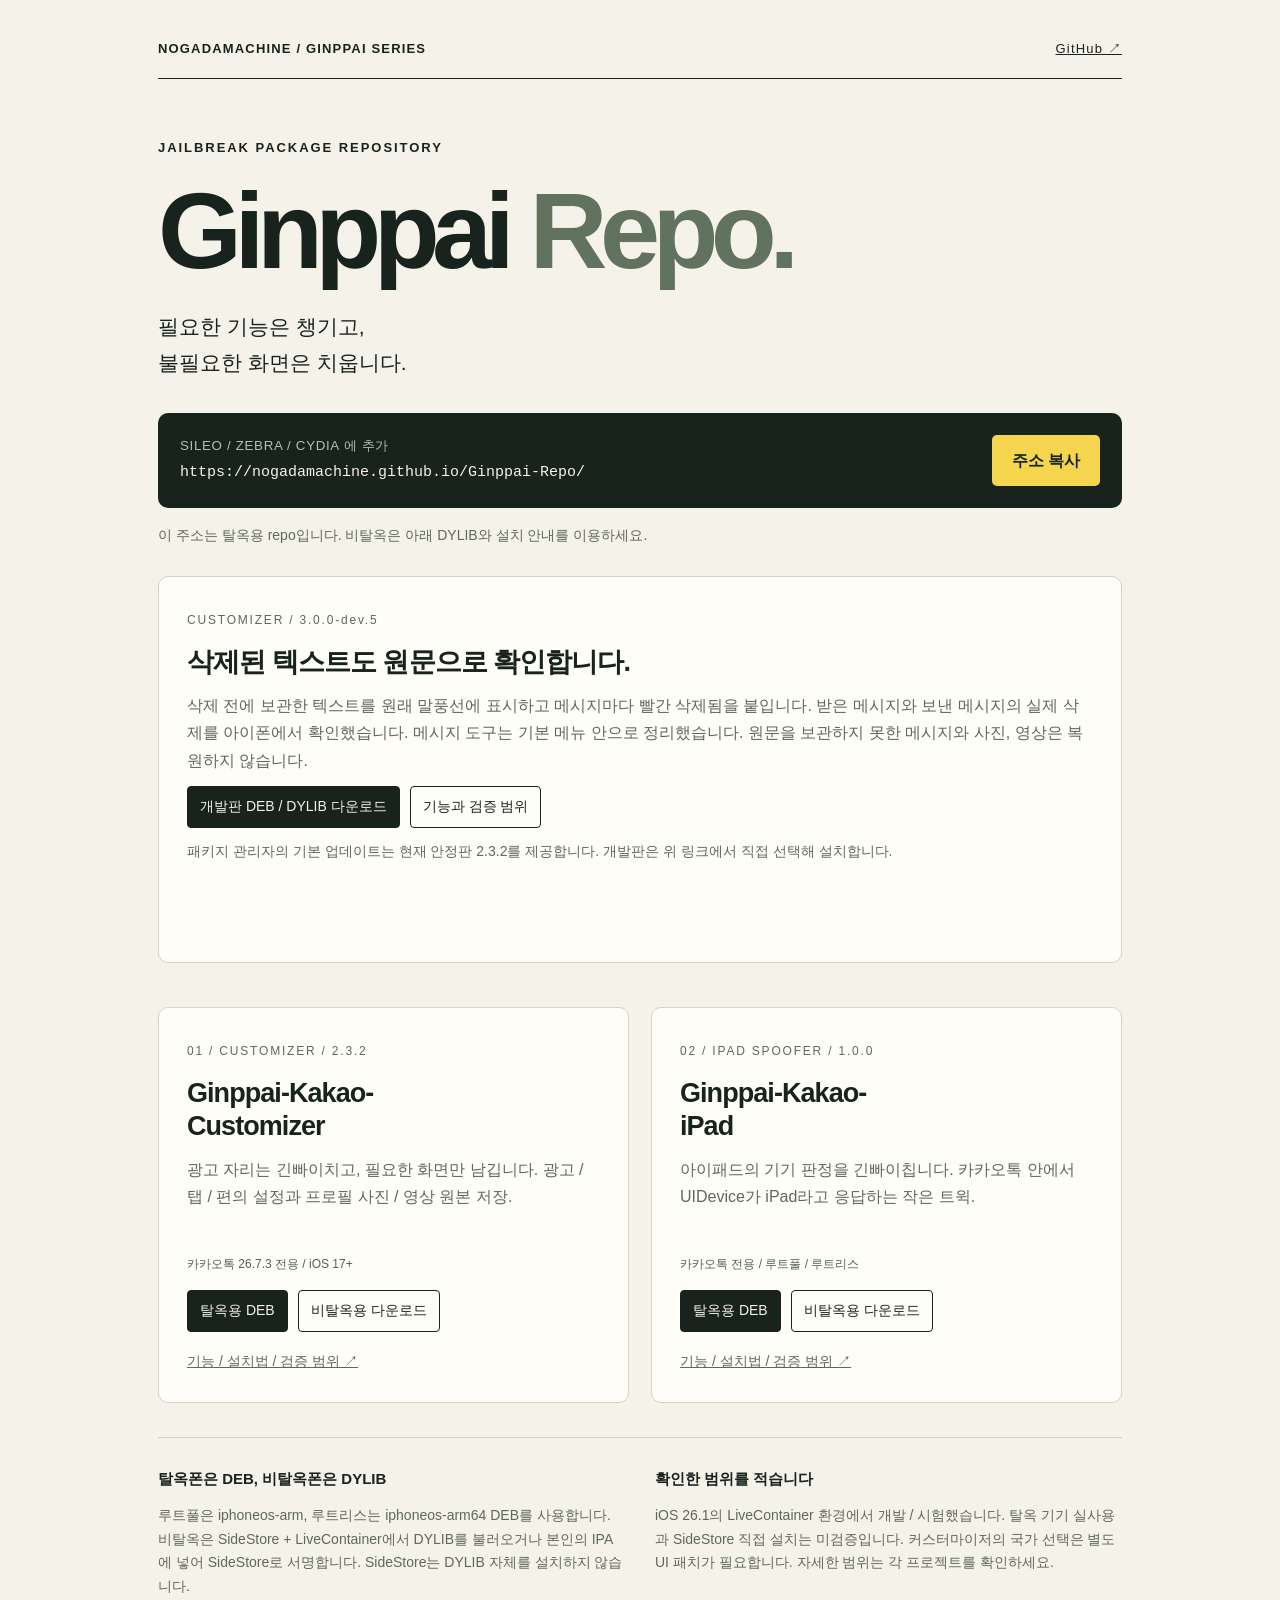
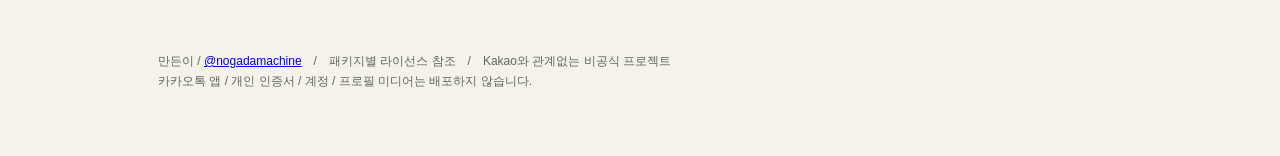
==== index.html @ bd969da1 "Publish Customizer dev5 deletion display and message menu update" ====
<!doctype html>
<html lang="ko"><head><meta charset="utf-8"><meta name="viewport" content="width=device-width,initial-scale=1">
<meta name="description" content="nogadamachine의 Ginppai 시리즈. 카카오톡 커스터마이저와 iPad 스푸퍼, 탈옥용 DEB와 비탈옥용 DYLIB.">
<title>Ginppai Repo  /  nogadamachine</title>
<style>
:root{color-scheme:light;--paper:#f5f2e9;--ink:#18231e;--muted:#5e685f;--line:#d1d5c7;--yellow:#f4d54d}*{box-sizing:border-box}body{margin:0;background:var(--paper);color:var(--ink);font:16px/1.7 -apple-system,BlinkMacSystemFont,"Segoe UI",sans-serif}main{max-width:1020px;margin:auto;padding:38px 28px 64px}.top{display:flex;justify-content:space-between;border-bottom:1px solid var(--ink);padding-bottom:18px;font-size:13px;letter-spacing:.09em}.top a{color:inherit}.eyebrow{font-size:13px;letter-spacing:.15em;font-weight:700;margin:58px 0 0}h1{font-size:clamp(58px,10vw,108px);letter-spacing:-.07em;line-height:1;margin:18px 0 24px}h1 span{color:#61725f}p{margin:12px 0}.lead{font-size:21px;max-width:620px}.source{margin:32px 0 16px;display:flex;align-items:center;justify-content:space-between;gap:20px;background:var(--ink);color:var(--paper);padding:22px;border-radius:10px}.source small{display:block;color:#b3c0b1;letter-spacing:.05em}.source code{font-size:15px;overflow-wrap:anywhere}.copy{background:var(--yellow);border:0;border-radius:5px;padding:12px 20px;font:inherit;font-weight:700;color:var(--ink);cursor:pointer;flex-shrink:0}.hint{font-size:14px;color:var(--muted)}.grid{display:grid;grid-template-columns:1fr 1fr;gap:22px;margin:44px 0 34px}.card{border:1px solid var(--line);border-radius:10px;padding:28px;background:#fffdf7}.num{font-size:12px;letter-spacing:.15em;color:var(--muted)}h2{font-size:27px;line-height:1.2;margin:14px 0;letter-spacing:-.035em}.card p{color:var(--muted);min-height:82px}.tags{font-size:12px;margin:16px 0;color:#52624f}.links{display:flex;flex-wrap:wrap;gap:10px}.links a{padding:8px 12px;border:1px solid var(--ink);border-radius:4px;text-decoration:none;color:var(--ink);font-size:14px}.links a:first-child{background:var(--ink);color:var(--paper)}.card> a{display:inline-block;color:var(--muted);font-size:14px;margin-top:18px}.details{border-top:1px solid var(--line);padding-top:28px;display:grid;grid-template-columns:1fr 1fr;gap:30px}.details h3{font-size:15px;margin:0}.details p{font-size:14px;color:var(--muted)}footer{margin-top:40px;font-size:12px;color:var(--muted)}a:focus-visible,button:focus-visible{outline:3px solid #a05220;outline-offset:4px}@media(max-width:650px){main{padding:25px 20px 40px}.grid,.details{grid-template-columns:1fr}.source{align-items:flex-start;flex-direction:column}.card p{min-height:0}.eyebrow{margin-top:42px}.top{font-size:11px}.lead{font-size:18px}}
</style></head><body><main>
<nav class="top"><strong>NOGADAMACHINE / GINPPAI SERIES</strong><a href="https://github.com/nogadamachine/Ginppai-Repo">GitHub ↗</a></nav>
<p class="eyebrow">JAILBREAK PACKAGE REPOSITORY</p><h1>Ginppai<span> Repo.</span></h1>
<p class="lead">필요한 기능은 챙기고,<br>불필요한 화면은 치웁니다.</p>
<div class="source"><div><small>SILEO  /  ZEBRA  /  CYDIA 에 추가</small><code id="source">https://nogadamachine.github.io/Ginppai-Repo/</code></div><button class="copy" id="copy">주소 복사</button></div>
<p class="hint" id="copy-status" aria-live="polite">이 주소는 탈옥용 repo입니다. 비탈옥은 아래 DYLIB와 설치 안내를 이용하세요.</p>
<section class="card" style="margin-top:28px" aria-label="Customizer 개발판"><span class="num">CUSTOMIZER / 3.0.0-dev.5</span><h2>삭제된 텍스트도 원문으로 확인합니다.</h2><p>삭제 전에 보관한 텍스트를 원래 말풍선에 표시하고 메시지마다 빨간 삭제됨을 붙입니다. 받은 메시지와 보낸 메시지의 실제 삭제를 아이폰에서 확인했습니다. 메시지 도구는 기본 메뉴 안으로 정리했습니다. 원문을 보관하지 못한 메시지와 사진, 영상은 복원하지 않습니다.</p><div class="links"><a href="https://github.com/nogadamachine/Ginppai-Kakao-Customizer/releases/tag/v3.0.0-dev.5">개발판 DEB / DYLIB 다운로드</a><a href="https://github.com/nogadamachine/Ginppai-Kakao-Customizer/blob/main/docs/FEATURES.md">기능과 검증 범위</a></div><p class="hint">패키지 관리자의 기본 업데이트는 현재 안정판 2.3.2를 제공합니다. 개발판은 위 링크에서 직접 선택해 설치합니다.</p></section>
<section class="grid" aria-label="트윅 다운로드">
<article class="card"><span class="num">01 / CUSTOMIZER  /  2.3.2</span><h2>Ginppai-Kakao-<br>Customizer</h2><p>광고 자리는 긴빠이치고, 필요한 화면만 남깁니다. 광고 / 탭 / 편의 설정과 프로필 사진 / 영상 원본 저장.</p><div class="tags">카카오톡 26.7.3 전용  /  iOS 17+</div><div class="links"><a href="https://github.com/nogadamachine/Ginppai-Kakao-Customizer/releases/latest">탈옥용 DEB</a><a href="https://github.com/nogadamachine/Ginppai-Kakao-Customizer/releases/latest/download/Ginppai-Kakao-Customizer-2.3.2-NonJailbreak.zip">비탈옥용 다운로드</a></div><a href="depictions/customizer.html">기능  /  설치법  /  검증 범위 ↗</a></article>
<article class="card"><span class="num">02 / IPAD SPOOFER  /  1.0.0</span><h2>Ginppai-Kakao-<br>iPad</h2><p>아이패드의 기기 판정을 긴빠이칩니다. 카카오톡 안에서 UIDevice가 iPad라고 응답하는 작은 트윅.</p><div class="tags">카카오톡 전용  /  루트풀 / 루트리스</div><div class="links"><a href="https://github.com/nogadamachine/Ginppai-Kakao-iPad/releases/latest">탈옥용 DEB</a><a href="https://github.com/nogadamachine/Ginppai-Kakao-iPad/releases/latest/download/Ginppai-Kakao-iPad-1.0.0-NonJailbreak.zip">비탈옥용 다운로드</a></div><a href="depictions/ipad.html">기능  /  설치법  /  검증 범위 ↗</a></article>
</section>
<section class="details"><div><h3>탈옥폰은 DEB, 비탈옥폰은 DYLIB</h3><p>루트풀은 iphoneos-arm, 루트리스는 iphoneos-arm64 DEB를 사용합니다. 비탈옥은 SideStore + LiveContainer에서 DYLIB를 불러오거나 본인의 IPA에 넣어 SideStore로 서명합니다. SideStore는 DYLIB 자체를 설치하지 않습니다.</p></div><div><h3>확인한 범위를 적습니다</h3><p>iOS 26.1의 LiveContainer 환경에서 개발 / 시험했습니다. 탈옥 기기 실사용과 SideStore 직접 설치는 미검증입니다. 커스터마이저의 국가 선택은 별도 UI 패치가 필요합니다. 자세한 범위는 각 프로젝트를 확인하세요.</p></div></section>
<footer>만든이 / <a href="https://www.instagram.com/nogadamachine/">@nogadamachine</a>　/　패키지별 라이선스 참조　/　Kakao와 관계없는 비공식 프로젝트<br>카카오톡 앱 / 개인 인증서 / 계정 / 프로필 미디어는 배포하지 않습니다.</footer>
</main><script>document.getElementById('copy').addEventListener('click',async()=>{try{await navigator.clipboard.writeText(document.getElementById('source').textContent);document.getElementById('copy-status').textContent='repo 주소를 복사했습니다. 패키지 관리자의 소스에 붙여 넣으세요.';}catch{document.getElementById('copy-status').textContent='주소를 길게 누르거나 선택해 복사해 주세요.';}});</script></body></html>
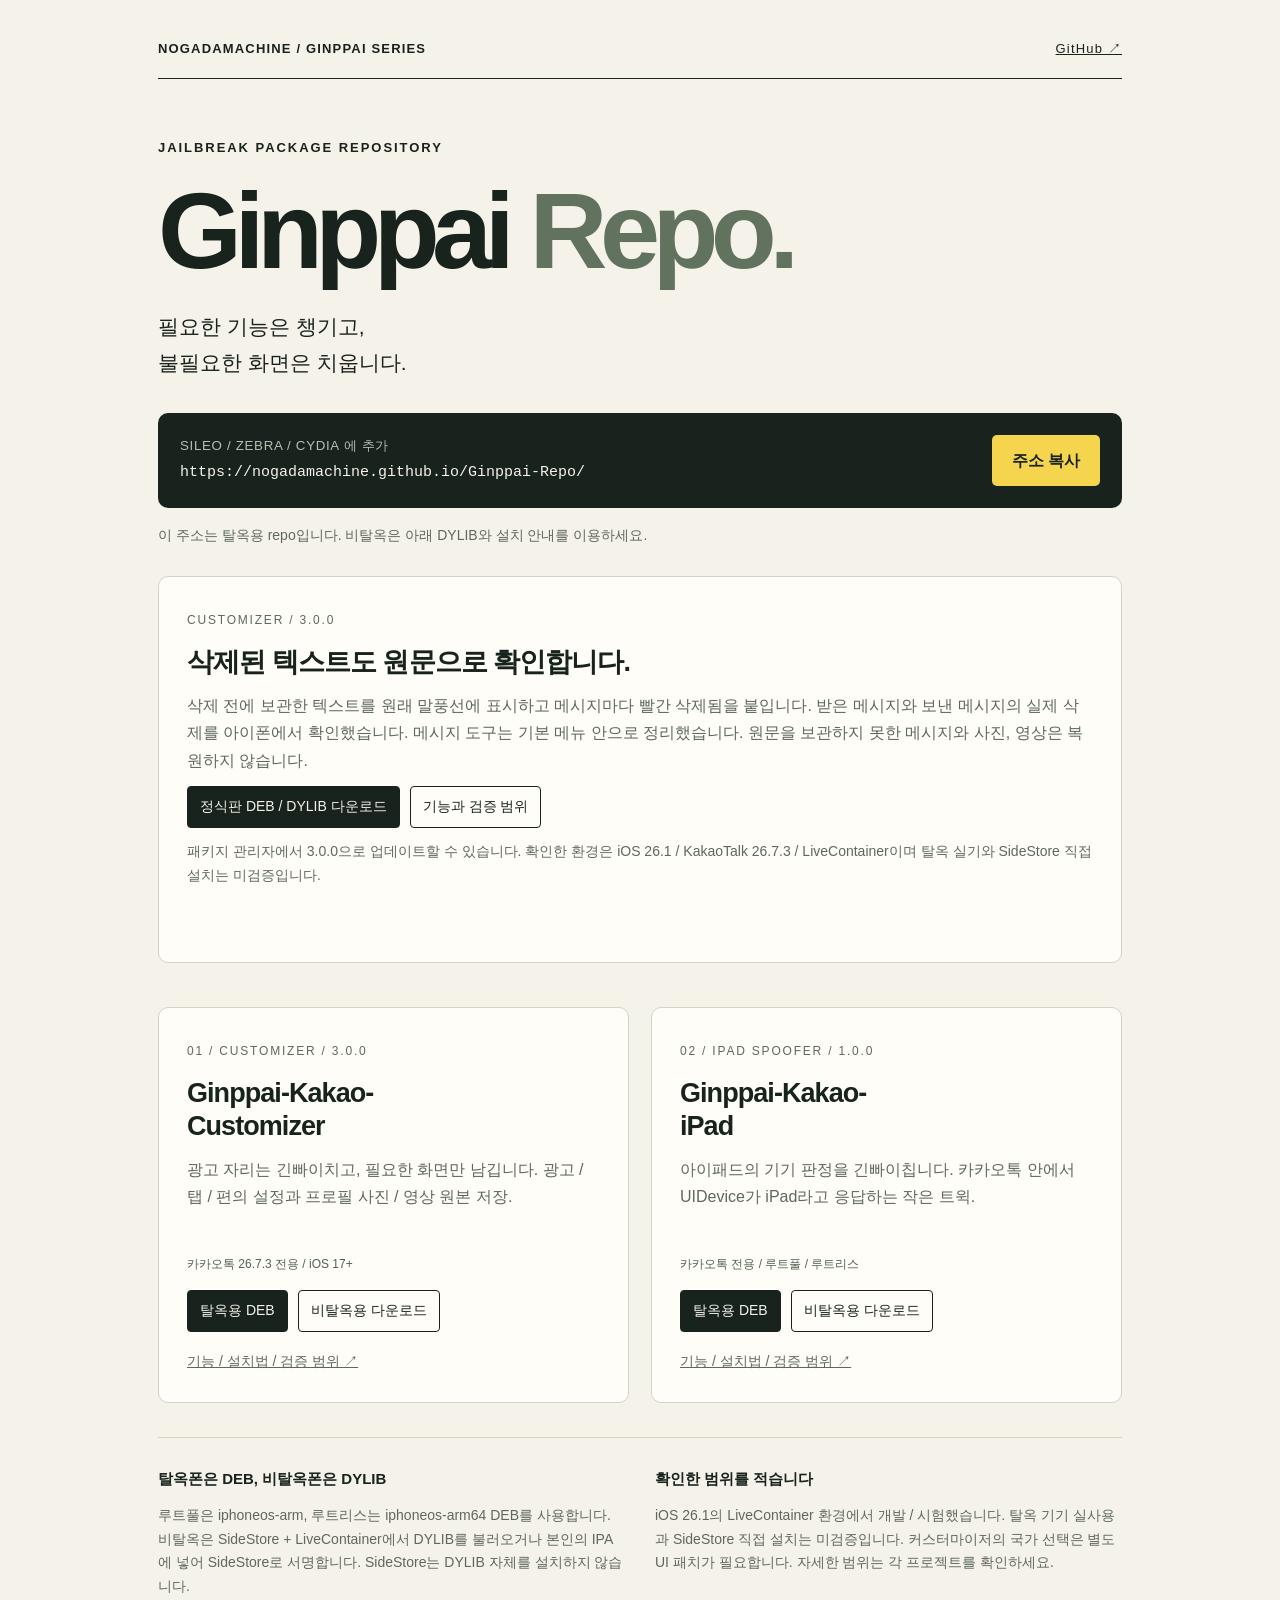
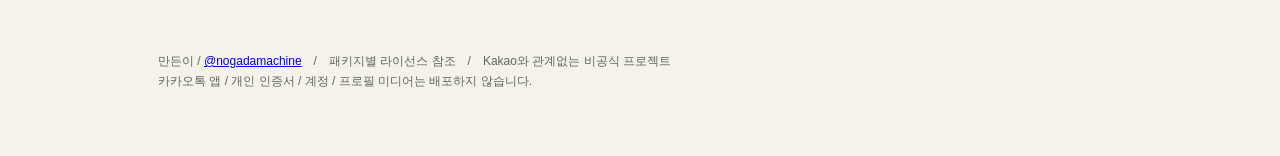
==== commit 8c61ac55: "Publish Customizer 3.0.0 stable packages and support scope" ====
--- a/index.html
+++ b/index.html
@@ -10,9 +10,9 @@
 <p class="lead">필요한 기능은 챙기고,<br>불필요한 화면은 치웁니다.</p>
 <div class="source"><div><small>SILEO  /  ZEBRA  /  CYDIA 에 추가</small><code id="source">https://nogadamachine.github.io/Ginppai-Repo/</code></div><button class="copy" id="copy">주소 복사</button></div>
 <p class="hint" id="copy-status" aria-live="polite">이 주소는 탈옥용 repo입니다. 비탈옥은 아래 DYLIB와 설치 안내를 이용하세요.</p>
-<section class="card" style="margin-top:28px" aria-label="Customizer 개발판"><span class="num">CUSTOMIZER / 3.0.0-dev.5</span><h2>삭제된 텍스트도 원문으로 확인합니다.</h2><p>삭제 전에 보관한 텍스트를 원래 말풍선에 표시하고 메시지마다 빨간 삭제됨을 붙입니다. 받은 메시지와 보낸 메시지의 실제 삭제를 아이폰에서 확인했습니다. 메시지 도구는 기본 메뉴 안으로 정리했습니다. 원문을 보관하지 못한 메시지와 사진, 영상은 복원하지 않습니다.</p><div class="links"><a href="https://github.com/nogadamachine/Ginppai-Kakao-Customizer/releases/tag/v3.0.0-dev.5">개발판 DEB / DYLIB 다운로드</a><a href="https://github.com/nogadamachine/Ginppai-Kakao-Customizer/blob/main/docs/FEATURES.md">기능과 검증 범위</a></div><p class="hint">패키지 관리자의 기본 업데이트는 현재 안정판 2.3.2를 제공합니다. 개발판은 위 링크에서 직접 선택해 설치합니다.</p></section>
+<section class="card" style="margin-top:28px" aria-label="Customizer 정식판"><span class="num">CUSTOMIZER / 3.0.0</span><h2>삭제된 텍스트도 원문으로 확인합니다.</h2><p>삭제 전에 보관한 텍스트를 원래 말풍선에 표시하고 메시지마다 빨간 삭제됨을 붙입니다. 받은 메시지와 보낸 메시지의 실제 삭제를 아이폰에서 확인했습니다. 메시지 도구는 기본 메뉴 안으로 정리했습니다. 원문을 보관하지 못한 메시지와 사진, 영상은 복원하지 않습니다.</p><div class="links"><a href="https://github.com/nogadamachine/Ginppai-Kakao-Customizer/releases/tag/v3.0.0">정식판 DEB / DYLIB 다운로드</a><a href="https://github.com/nogadamachine/Ginppai-Kakao-Customizer/blob/main/docs/FEATURES.md">기능과 검증 범위</a></div><p class="hint">패키지 관리자에서 3.0.0으로 업데이트할 수 있습니다. 확인한 환경은 iOS 26.1 / KakaoTalk 26.7.3 / LiveContainer이며 탈옥 실기와 SideStore 직접 설치는 미검증입니다.</p></section>
 <section class="grid" aria-label="트윅 다운로드">
-<article class="card"><span class="num">01 / CUSTOMIZER  /  2.3.2</span><h2>Ginppai-Kakao-<br>Customizer</h2><p>광고 자리는 긴빠이치고, 필요한 화면만 남깁니다. 광고 / 탭 / 편의 설정과 프로필 사진 / 영상 원본 저장.</p><div class="tags">카카오톡 26.7.3 전용  /  iOS 17+</div><div class="links"><a href="https://github.com/nogadamachine/Ginppai-Kakao-Customizer/releases/latest">탈옥용 DEB</a><a href="https://github.com/nogadamachine/Ginppai-Kakao-Customizer/releases/latest/download/Ginppai-Kakao-Customizer-2.3.2-NonJailbreak.zip">비탈옥용 다운로드</a></div><a href="depictions/customizer.html">기능  /  설치법  /  검증 범위 ↗</a></article>
+<article class="card"><span class="num">01 / CUSTOMIZER  /  3.0.0</span><h2>Ginppai-Kakao-<br>Customizer</h2><p>광고 자리는 긴빠이치고, 필요한 화면만 남깁니다. 광고 / 탭 / 편의 설정과 프로필 사진 / 영상 원본 저장.</p><div class="tags">카카오톡 26.7.3 전용  /  iOS 17+</div><div class="links"><a href="https://github.com/nogadamachine/Ginppai-Kakao-Customizer/releases/latest">탈옥용 DEB</a><a href="https://github.com/nogadamachine/Ginppai-Kakao-Customizer/releases/latest/download/Ginppai-Kakao-Customizer-3.0.0-NonJailbreak.zip">비탈옥용 다운로드</a></div><a href="depictions/customizer.html">기능  /  설치법  /  검증 범위 ↗</a></article>
 <article class="card"><span class="num">02 / IPAD SPOOFER  /  1.0.0</span><h2>Ginppai-Kakao-<br>iPad</h2><p>아이패드의 기기 판정을 긴빠이칩니다. 카카오톡 안에서 UIDevice가 iPad라고 응답하는 작은 트윅.</p><div class="tags">카카오톡 전용  /  루트풀 / 루트리스</div><div class="links"><a href="https://github.com/nogadamachine/Ginppai-Kakao-iPad/releases/latest">탈옥용 DEB</a><a href="https://github.com/nogadamachine/Ginppai-Kakao-iPad/releases/latest/download/Ginppai-Kakao-iPad-1.0.0-NonJailbreak.zip">비탈옥용 다운로드</a></div><a href="depictions/ipad.html">기능  /  설치법  /  검증 범위 ↗</a></article>
 </section>
 <section class="details"><div><h3>탈옥폰은 DEB, 비탈옥폰은 DYLIB</h3><p>루트풀은 iphoneos-arm, 루트리스는 iphoneos-arm64 DEB를 사용합니다. 비탈옥은 SideStore + LiveContainer에서 DYLIB를 불러오거나 본인의 IPA에 넣어 SideStore로 서명합니다. SideStore는 DYLIB 자체를 설치하지 않습니다.</p></div><div><h3>확인한 범위를 적습니다</h3><p>iOS 26.1의 LiveContainer 환경에서 개발 / 시험했습니다. 탈옥 기기 실사용과 SideStore 직접 설치는 미검증입니다. 커스터마이저의 국가 선택은 별도 UI 패치가 필요합니다. 자세한 범위는 각 프로젝트를 확인하세요.</p></div></section>
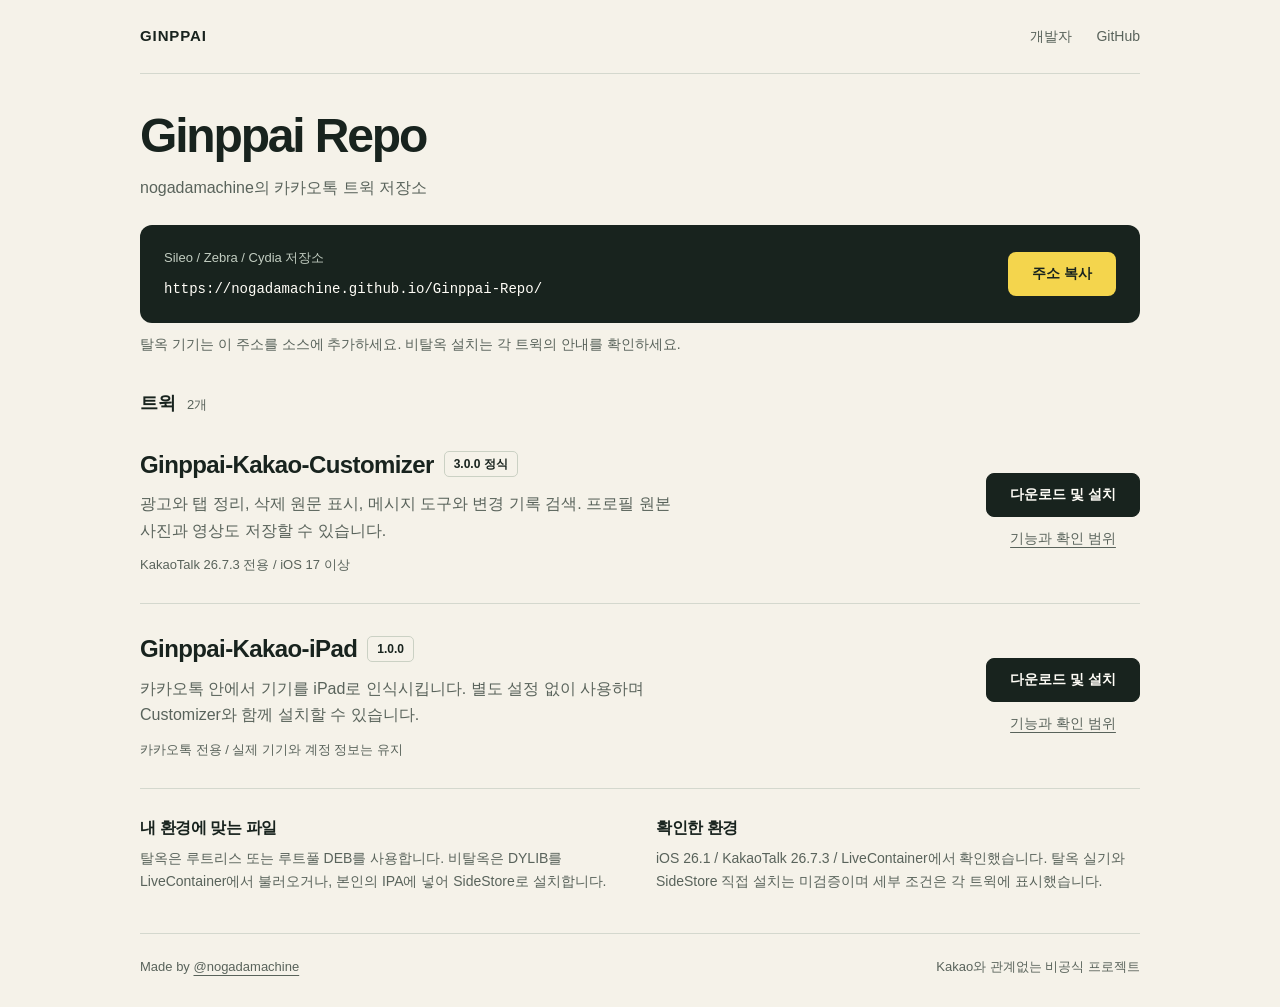
==== commit 47c4e848: "Simplify repository catalog and unify installation pages" ====
--- a/index.html
+++ b/index.html
@@ -1,20 +1,57 @@
 <!doctype html>
-<html lang="ko"><head><meta charset="utf-8"><meta name="viewport" content="width=device-width,initial-scale=1">
-<meta name="description" content="nogadamachine의 Ginppai 시리즈. 카카오톡 커스터마이저와 iPad 스푸퍼, 탈옥용 DEB와 비탈옥용 DYLIB.">
-<title>Ginppai Repo  /  nogadamachine</title>
-<style>
-:root{color-scheme:light;--paper:#f5f2e9;--ink:#18231e;--muted:#5e685f;--line:#d1d5c7;--yellow:#f4d54d}*{box-sizing:border-box}body{margin:0;background:var(--paper);color:var(--ink);font:16px/1.7 -apple-system,BlinkMacSystemFont,"Segoe UI",sans-serif}main{max-width:1020px;margin:auto;padding:38px 28px 64px}.top{display:flex;justify-content:space-between;border-bottom:1px solid var(--ink);padding-bottom:18px;font-size:13px;letter-spacing:.09em}.top a{color:inherit}.eyebrow{font-size:13px;letter-spacing:.15em;font-weight:700;margin:58px 0 0}h1{font-size:clamp(58px,10vw,108px);letter-spacing:-.07em;line-height:1;margin:18px 0 24px}h1 span{color:#61725f}p{margin:12px 0}.lead{font-size:21px;max-width:620px}.source{margin:32px 0 16px;display:flex;align-items:center;justify-content:space-between;gap:20px;background:var(--ink);color:var(--paper);padding:22px;border-radius:10px}.source small{display:block;color:#b3c0b1;letter-spacing:.05em}.source code{font-size:15px;overflow-wrap:anywhere}.copy{background:var(--yellow);border:0;border-radius:5px;padding:12px 20px;font:inherit;font-weight:700;color:var(--ink);cursor:pointer;flex-shrink:0}.hint{font-size:14px;color:var(--muted)}.grid{display:grid;grid-template-columns:1fr 1fr;gap:22px;margin:44px 0 34px}.card{border:1px solid var(--line);border-radius:10px;padding:28px;background:#fffdf7}.num{font-size:12px;letter-spacing:.15em;color:var(--muted)}h2{font-size:27px;line-height:1.2;margin:14px 0;letter-spacing:-.035em}.card p{color:var(--muted);min-height:82px}.tags{font-size:12px;margin:16px 0;color:#52624f}.links{display:flex;flex-wrap:wrap;gap:10px}.links a{padding:8px 12px;border:1px solid var(--ink);border-radius:4px;text-decoration:none;color:var(--ink);font-size:14px}.links a:first-child{background:var(--ink);color:var(--paper)}.card> a{display:inline-block;color:var(--muted);font-size:14px;margin-top:18px}.details{border-top:1px solid var(--line);padding-top:28px;display:grid;grid-template-columns:1fr 1fr;gap:30px}.details h3{font-size:15px;margin:0}.details p{font-size:14px;color:var(--muted)}footer{margin-top:40px;font-size:12px;color:var(--muted)}a:focus-visible,button:focus-visible{outline:3px solid #a05220;outline-offset:4px}@media(max-width:650px){main{padding:25px 20px 40px}.grid,.details{grid-template-columns:1fr}.source{align-items:flex-start;flex-direction:column}.card p{min-height:0}.eyebrow{margin-top:42px}.top{font-size:11px}.lead{font-size:18px}}
-</style></head><body><main>
-<nav class="top"><strong>NOGADAMACHINE / GINPPAI SERIES</strong><a href="https://github.com/nogadamachine/Ginppai-Repo">GitHub ↗</a></nav>
-<p class="eyebrow">JAILBREAK PACKAGE REPOSITORY</p><h1>Ginppai<span> Repo.</span></h1>
-<p class="lead">필요한 기능은 챙기고,<br>불필요한 화면은 치웁니다.</p>
-<div class="source"><div><small>SILEO  /  ZEBRA  /  CYDIA 에 추가</small><code id="source">https://nogadamachine.github.io/Ginppai-Repo/</code></div><button class="copy" id="copy">주소 복사</button></div>
-<p class="hint" id="copy-status" aria-live="polite">이 주소는 탈옥용 repo입니다. 비탈옥은 아래 DYLIB와 설치 안내를 이용하세요.</p>
-<section class="card" style="margin-top:28px" aria-label="Customizer 정식판"><span class="num">CUSTOMIZER / 3.0.0</span><h2>삭제된 텍스트도 원문으로 확인합니다.</h2><p>삭제 전에 보관한 텍스트를 원래 말풍선에 표시하고 메시지마다 빨간 삭제됨을 붙입니다. 받은 메시지와 보낸 메시지의 실제 삭제를 아이폰에서 확인했습니다. 메시지 도구는 기본 메뉴 안으로 정리했습니다. 원문을 보관하지 못한 메시지와 사진, 영상은 복원하지 않습니다.</p><div class="links"><a href="https://github.com/nogadamachine/Ginppai-Kakao-Customizer/releases/tag/v3.0.0">정식판 DEB / DYLIB 다운로드</a><a href="https://github.com/nogadamachine/Ginppai-Kakao-Customizer/blob/main/docs/FEATURES.md">기능과 검증 범위</a></div><p class="hint">패키지 관리자에서 3.0.0으로 업데이트할 수 있습니다. 확인한 환경은 iOS 26.1 / KakaoTalk 26.7.3 / LiveContainer이며 탈옥 실기와 SideStore 직접 설치는 미검증입니다.</p></section>
-<section class="grid" aria-label="트윅 다운로드">
-<article class="card"><span class="num">01 / CUSTOMIZER  /  3.0.0</span><h2>Ginppai-Kakao-<br>Customizer</h2><p>광고 자리는 긴빠이치고, 필요한 화면만 남깁니다. 광고 / 탭 / 편의 설정과 프로필 사진 / 영상 원본 저장.</p><div class="tags">카카오톡 26.7.3 전용  /  iOS 17+</div><div class="links"><a href="https://github.com/nogadamachine/Ginppai-Kakao-Customizer/releases/latest">탈옥용 DEB</a><a href="https://github.com/nogadamachine/Ginppai-Kakao-Customizer/releases/latest/download/Ginppai-Kakao-Customizer-3.0.0-NonJailbreak.zip">비탈옥용 다운로드</a></div><a href="depictions/customizer.html">기능  /  설치법  /  검증 범위 ↗</a></article>
-<article class="card"><span class="num">02 / IPAD SPOOFER  /  1.0.0</span><h2>Ginppai-Kakao-<br>iPad</h2><p>아이패드의 기기 판정을 긴빠이칩니다. 카카오톡 안에서 UIDevice가 iPad라고 응답하는 작은 트윅.</p><div class="tags">카카오톡 전용  /  루트풀 / 루트리스</div><div class="links"><a href="https://github.com/nogadamachine/Ginppai-Kakao-iPad/releases/latest">탈옥용 DEB</a><a href="https://github.com/nogadamachine/Ginppai-Kakao-iPad/releases/latest/download/Ginppai-Kakao-iPad-1.0.0-NonJailbreak.zip">비탈옥용 다운로드</a></div><a href="depictions/ipad.html">기능  /  설치법  /  검증 범위 ↗</a></article>
-</section>
-<section class="details"><div><h3>탈옥폰은 DEB, 비탈옥폰은 DYLIB</h3><p>루트풀은 iphoneos-arm, 루트리스는 iphoneos-arm64 DEB를 사용합니다. 비탈옥은 SideStore + LiveContainer에서 DYLIB를 불러오거나 본인의 IPA에 넣어 SideStore로 서명합니다. SideStore는 DYLIB 자체를 설치하지 않습니다.</p></div><div><h3>확인한 범위를 적습니다</h3><p>iOS 26.1의 LiveContainer 환경에서 개발 / 시험했습니다. 탈옥 기기 실사용과 SideStore 직접 설치는 미검증입니다. 커스터마이저의 국가 선택은 별도 UI 패치가 필요합니다. 자세한 범위는 각 프로젝트를 확인하세요.</p></div></section>
-<footer>만든이 / <a href="https://www.instagram.com/nogadamachine/">@nogadamachine</a>　/　패키지별 라이선스 참조　/　Kakao와 관계없는 비공식 프로젝트<br>카카오톡 앱 / 개인 인증서 / 계정 / 프로필 미디어는 배포하지 않습니다.</footer>
-</main><script>document.getElementById('copy').addEventListener('click',async()=>{try{await navigator.clipboard.writeText(document.getElementById('source').textContent);document.getElementById('copy-status').textContent='repo 주소를 복사했습니다. 패키지 관리자의 소스에 붙여 넣으세요.';}catch{document.getElementById('copy-status').textContent='주소를 길게 누르거나 선택해 복사해 주세요.';}});</script></body></html>
+<html lang="ko">
+<head>
+  <meta charset="utf-8">
+  <meta name="viewport" content="width=device-width, initial-scale=1">
+  <meta name="description" content="Ginppai 카카오톡 트윅 저장소. Customizer와 iPad 트윅의 기능, 탈옥용 DEB 및 비탈옥 설치 안내.">
+  <title>Ginppai Repo</title>
+  <link rel="stylesheet" href="assets/site.css">
+  <script src="assets/site.js" defer></script>
+</head>
+<body>
+  <a class="skip-link" href="#main">본문으로 이동</a>
+  <div class="shell">
+    <header class="site-header">
+      <a class="brand" href="./" aria-label="Ginppai Repo 홈">GINPPAI</a>
+      <nav class="site-nav" aria-label="외부 링크"><a href="https://www.instagram.com/nogadamachine/">개발자</a><a href="https://github.com/nogadamachine/Ginppai-Repo">GitHub</a></nav>
+    </header>
+    <main id="main">
+      <div class="page-intro">
+        <h1>Ginppai Repo</h1>
+        <p class="lead">nogadamachine의 카카오톡 트윅 저장소</p>
+      </div>
+      <section aria-label="탈옥용 저장소 주소">
+        <div class="source-panel">
+          <div><span class="source-label">Sileo / Zebra / Cydia 저장소</span><code class="source-url" id="source-url">https://nogadamachine.github.io/<wbr>Ginppai-Repo/</code></div>
+          <button class="button copy" id="copy-source" type="button">주소 복사</button>
+        </div>
+        <p class="copy-status" id="copy-status" role="status">탈옥 기기는 이 주소를 소스에 추가하세요. 비탈옥 설치는 각 트윅의 안내를 확인하세요.</p>
+      </section>
+      <section class="catalog" aria-labelledby="packages-heading">
+        <div class="section-heading"><h2 id="packages-heading">트윅</h2><span class="count">2개</span></div>
+        <article class="package">
+          <div>
+            <div class="package-heading"><h3><a href="depictions/customizer.html">Ginppai-Kakao-Customizer</a></h3><span class="version">3.0.0 정식</span></div>
+            <p class="package-description">광고와 탭 정리, 삭제 원문 표시, 메시지 도구와 변경 기록 검색. 프로필 원본 사진과 영상도 저장할 수 있습니다.</p>
+            <p class="meta">KakaoTalk 26.7.3 전용 / iOS 17 이상</p>
+          </div>
+          <div class="package-actions"><a class="button" href="depictions/customizer.html#download">다운로드 및 설치</a><a class="text-link" href="depictions/customizer.html#features">기능과 확인 범위</a></div>
+        </article>
+        <article class="package">
+          <div>
+            <div class="package-heading"><h3><a href="depictions/ipad.html">Ginppai-Kakao-iPad</a></h3><span class="version">1.0.0</span></div>
+            <p class="package-description">카카오톡 안에서 기기를 iPad로 인식시킵니다. 별도 설정 없이 사용하며 Customizer와 함께 설치할 수 있습니다.</p>
+            <p class="meta">카카오톡 전용 / 실제 기기와 계정 정보는 유지</p>
+          </div>
+          <div class="package-actions"><a class="button" href="depictions/ipad.html#download">다운로드 및 설치</a><a class="text-link" href="depictions/ipad.html#features">기능과 확인 범위</a></div>
+        </article>
+      </section>
+      <section class="installation-note" aria-label="설치 전 확인">
+        <div><h2>내 환경에 맞는 파일</h2><p>탈옥은 루트리스 또는 루트풀 DEB를 사용합니다. 비탈옥은 DYLIB를 LiveContainer에서 불러오거나, 본인의 IPA에 넣어 SideStore로 설치합니다.</p></div>
+        <div><h2>확인한 환경</h2><p>iOS 26.1 / KakaoTalk 26.7.3 / LiveContainer에서 확인했습니다. 탈옥 실기와 SideStore 직접 설치는 미검증이며 세부 조건은 각 트윅에 표시했습니다.</p></div>
+      </section>
+    </main>
+    <footer class="site-footer"><p>Made by <a href="https://www.instagram.com/nogadamachine/">@nogadamachine</a></p><p>Kakao와 관계없는 비공식 프로젝트</p></footer>
+  </div>
+</body>
+</html>
--- a/assets/site.css
+++ b/assets/site.css
@@ -0,0 +1,3 @@
+:root{color-scheme:light;--paper:#f5f2e9;--surface:#fffdf7;--ink:#18231e;--muted:#59635b;--line:#d4d8ce;--yellow:#f4d54d;--radius:12px}*{box-sizing:border-box}html{scroll-padding-top:24px}body{margin:0;background:var(--paper);color:var(--ink);font:16px/1.65 -apple-system,BlinkMacSystemFont,"Segoe UI",sans-serif;word-break:keep-all}a{color:inherit;text-underline-offset:4px}button,input{font:inherit}a,button{-webkit-tap-highlight-color:transparent}a:focus-visible,button:focus-visible{outline:3px solid #a05220;outline-offset:4px}button{cursor:pointer}.shell{width:min(100% - 48px,1000px);margin-inline:auto}.site-header{display:flex;align-items:center;justify-content:space-between;gap:20px;padding:24px 0;border-bottom:1px solid var(--line)}.brand{font-size:15px;font-weight:800;letter-spacing:.06em;text-decoration:none}.site-nav{display:flex;gap:24px;font-size:14px}.site-nav a{text-decoration:none;color:var(--muted)}.site-nav a:hover,.text-link:hover{color:var(--ink);text-decoration:underline}.page-intro{padding:34px 0 24px}.eyebrow{font-size:13px;font-weight:600;color:var(--muted);margin:0 0 8px}h1,h2,h3,p{margin:0}h1{font-size:clamp(32px,5vw,48px);line-height:1.15;letter-spacing:-.045em;font-weight:750}h2{font-size:24px;line-height:1.35;letter-spacing:-.025em}h3{font-size:18px;line-height:1.4}.lead{color:var(--muted);margin-top:12px}.source-panel{display:flex;align-items:center;justify-content:space-between;gap:24px;border-radius:var(--radius);background:var(--ink);color:var(--surface);padding:22px 24px}.source-label{display:block;font-size:13px;color:#c2cdc1;margin-bottom:6px}.source-url{font:14px/1.6 ui-monospace,SFMono-Regular,Menlo,monospace;overflow-wrap:anywhere;word-break:normal;user-select:all}.button{display:inline-flex;align-items:center;justify-content:center;gap:8px;min-height:44px;padding:10px 16px;border:1px solid var(--ink);border-radius:8px;text-align:center;text-decoration:none;font-size:14px;font-weight:650;line-height:1.4;background:var(--ink);color:var(--surface)}.button:hover{background:#304036}.button.secondary{background:transparent;color:var(--ink);border-color:var(--line)}.button.secondary:hover{background:#eaece3}.button.copy{background:var(--yellow);color:var(--ink);border:0;flex-shrink:0;min-width:108px}.button.copy:hover{background:#ffe269}.button:disabled{cursor:wait;opacity:.7}.copy-status{font-size:14px;color:var(--muted);min-height:24px;margin-top:10px}.catalog{margin-top:34px}.section-heading{display:flex;gap:12px;align-items:baseline;margin-bottom:4px}.section-heading h2{font-size:18px}.count{font-size:13px;color:var(--muted)}.package{display:grid;grid-template-columns:minmax(0,1fr) auto;gap:24px;padding:28px 0;border-bottom:1px solid var(--line)}.package-heading{display:flex;flex-wrap:wrap;gap:10px;align-items:center;margin-bottom:10px}.package h3{font-size:24px;letter-spacing:-.025em;overflow-wrap:anywhere}.package h3 a{text-decoration:none}.package h3 a:hover{text-decoration:underline}.version{display:inline-flex;white-space:nowrap;align-items:center;padding:3px 9px;border:1px solid #cbd1c4;border-radius:5px;font-size:12px;font-weight:650;line-height:1.5}.package-description{max-width:580px;color:var(--muted)}.meta{font-size:13px;color:var(--muted);margin-top:10px}.package-actions{display:flex;flex-direction:column;gap:10px;justify-content:center;min-width:154px}.text-link{font-size:14px;color:var(--muted);text-align:center}.installation-note{display:grid;grid-template-columns:1fr 1fr;gap:32px;padding:28px 0 4px}.installation-note h2{font-size:16px;margin-bottom:8px}.installation-note p{color:var(--muted);font-size:14px}.site-footer{display:flex;justify-content:space-between;flex-wrap:wrap;gap:10px 28px;border-top:1px solid var(--line);margin-top:36px;padding:22px 0 30px;font-size:13px;color:var(--muted)}.breadcrumb{display:inline-block;color:var(--muted);font-size:14px;margin-top:28px}.detail-intro{padding:22px 0 28px}.detail-intro h1{font-size:clamp(30px,4.5vw,44px);overflow-wrap:anywhere;max-width:900px}.detail-meta{display:flex;gap:10px 20px;flex-wrap:wrap;align-items:center;margin-top:18px;font-size:14px;color:var(--muted)}.detail-meta .version{color:var(--ink)}.detail-section{padding:28px 0;border-top:1px solid var(--line)}.detail-section>h2{font-size:22px;margin-bottom:18px}.install-grid{display:grid;grid-template-columns:1fr 1fr;gap:18px}.install-option{padding:24px;border:1px solid var(--line);border-radius:var(--radius);background:var(--surface);min-width:0}.install-option h3{margin-bottom:8px}.install-option p{font-size:14px;color:var(--muted);margin-top:12px}.install-option .button{width:100%;margin-top:12px}.install-option .text-link{display:inline-block;text-align:left;margin-top:14px}.file-hint{font-size:13px;color:var(--muted);margin-top:5px}.feature-list{margin:0;display:grid;grid-template-columns:1fr 1fr;gap:24px 36px}.feature-list dt{font-weight:650;margin-bottom:5px}.feature-list dd{margin:0;color:var(--muted);font-size:15px}.scope{max-width:800px}.scope p+p{margin-top:12px}.scope p{color:var(--muted);font-size:15px}.scope a{color:var(--ink)}.detail-links{display:flex;flex-wrap:wrap;gap:12px 24px;margin-top:20px;font-size:14px}.skip-link{position:absolute;top:8px;left:8px;z-index:1;transform:translateY(-200%);background:var(--ink);color:white;padding:12px}.skip-link:focus{transform:none}
+@media(max-width:700px){.shell{width:calc(100% - 36px)}.site-header{padding:18px 0}.site-nav{gap:16px}.page-intro{padding:28px 0 22px}.source-panel{padding:20px;flex-wrap:wrap;gap:16px}.source-panel>div{flex-basis:100%}.source-panel .copy{width:100%}.catalog{margin-top:28px}.package{grid-template-columns:1fr;gap:18px;padding:24px 0}.package h3{font-size:22px}.package-actions{flex-direction:row;align-items:center;justify-content:flex-start;gap:18px}.package-actions .button{min-width:156px}.installation-note{grid-template-columns:1fr;gap:20px;padding-top:24px}.install-grid,.feature-list{grid-template-columns:1fr}.install-option{padding:20px}.detail-intro{padding-top:20px}.detail-meta{gap:8px 14px}.site-footer{display:block;margin-top:28px}.site-footer p+p{margin-top:6px}.detail-section{padding:24px 0}}
+@media(prefers-reduced-motion:no-preference){.button{transition:background-color .15s ease}}
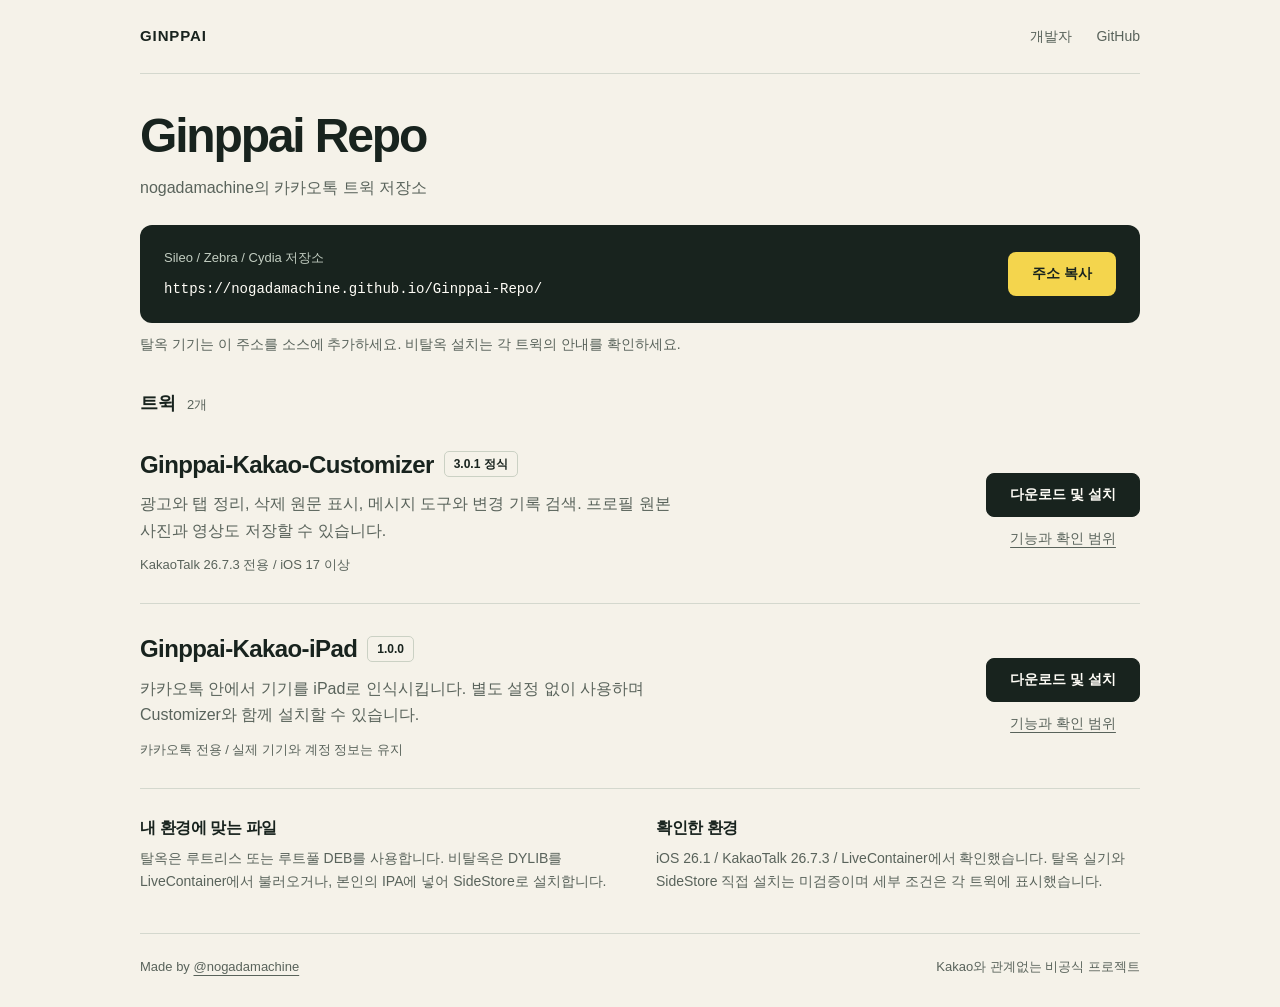
==== commit 7e693c16: "Publish Customizer 3.0.1 message menu fix" ====
--- a/index.html
+++ b/index.html
@@ -31,7 +31,7 @@
         <div class="section-heading"><h2 id="packages-heading">트윅</h2><span class="count">2개</span></div>
         <article class="package">
           <div>
-            <div class="package-heading"><h3><a href="depictions/customizer.html">Ginppai-Kakao-Customizer</a></h3><span class="version">3.0.0 정식</span></div>
+            <div class="package-heading"><h3><a href="depictions/customizer.html">Ginppai-Kakao-Customizer</a></h3><span class="version">3.0.1 정식</span></div>
             <p class="package-description">광고와 탭 정리, 삭제 원문 표시, 메시지 도구와 변경 기록 검색. 프로필 원본 사진과 영상도 저장할 수 있습니다.</p>
             <p class="meta">KakaoTalk 26.7.3 전용 / iOS 17 이상</p>
           </div>
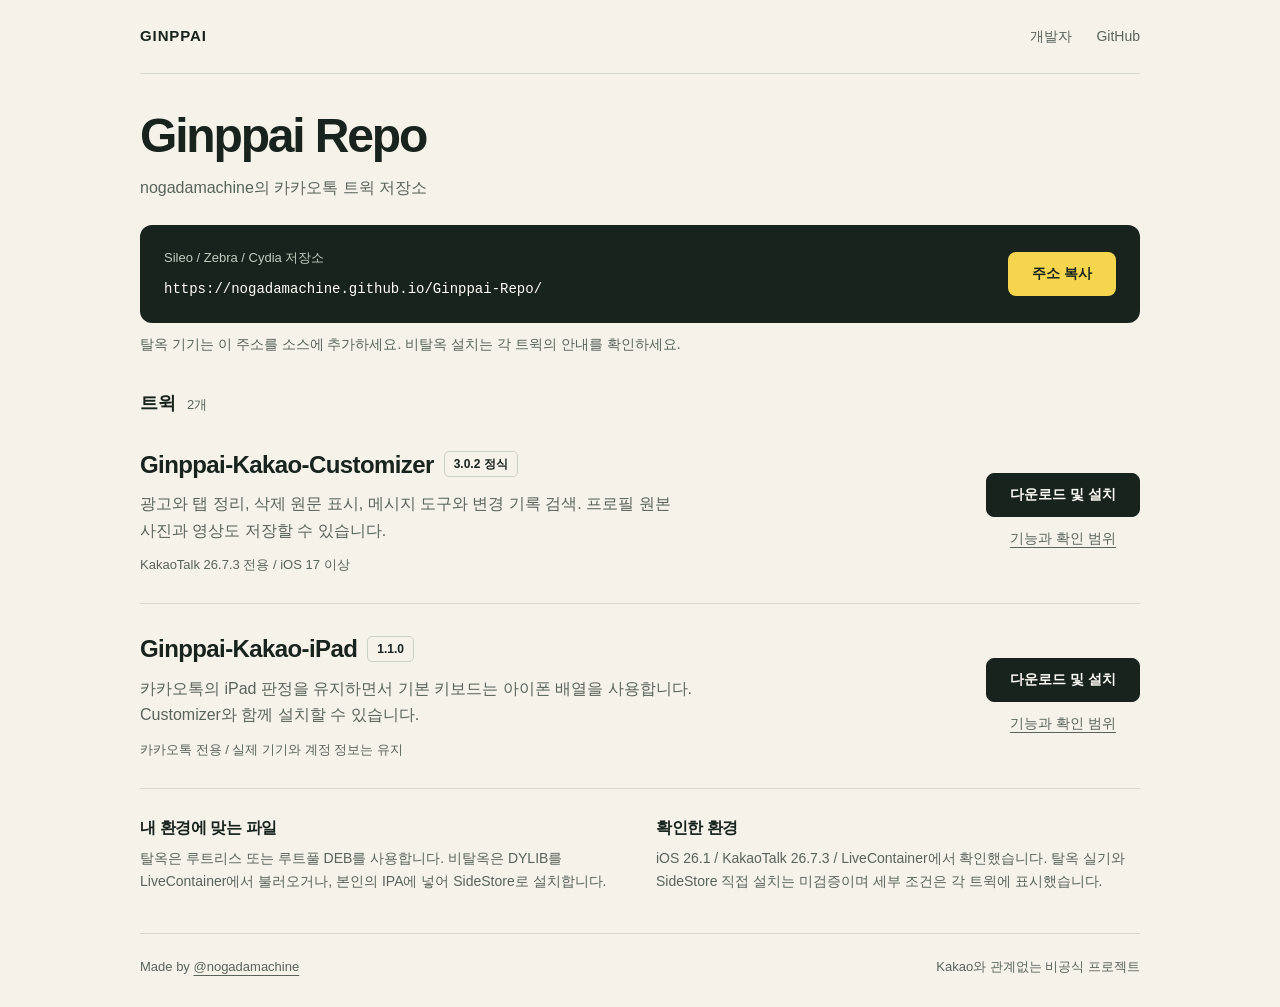
==== commit 06b187d5: "Publish Customizer 3.0.2 and iPad 1.1.0 fixes" ====
--- a/index.html
+++ b/index.html
@@ -31,7 +31,7 @@
         <div class="section-heading"><h2 id="packages-heading">트윅</h2><span class="count">2개</span></div>
         <article class="package">
           <div>
-            <div class="package-heading"><h3><a href="depictions/customizer.html">Ginppai-Kakao-Customizer</a></h3><span class="version">3.0.1 정식</span></div>
+            <div class="package-heading"><h3><a href="depictions/customizer.html">Ginppai-Kakao-Customizer</a></h3><span class="version">3.0.2 정식</span></div>
             <p class="package-description">광고와 탭 정리, 삭제 원문 표시, 메시지 도구와 변경 기록 검색. 프로필 원본 사진과 영상도 저장할 수 있습니다.</p>
             <p class="meta">KakaoTalk 26.7.3 전용 / iOS 17 이상</p>
           </div>
@@ -39,8 +39,8 @@
         </article>
         <article class="package">
           <div>
-            <div class="package-heading"><h3><a href="depictions/ipad.html">Ginppai-Kakao-iPad</a></h3><span class="version">1.0.0</span></div>
-            <p class="package-description">카카오톡 안에서 기기를 iPad로 인식시킵니다. 별도 설정 없이 사용하며 Customizer와 함께 설치할 수 있습니다.</p>
+            <div class="package-heading"><h3><a href="depictions/ipad.html">Ginppai-Kakao-iPad</a></h3><span class="version">1.1.0</span></div>
+            <p class="package-description">카카오톡의 iPad 판정을 유지하면서 기본 키보드는 아이폰 배열을 사용합니다. Customizer와 함께 설치할 수 있습니다.</p>
             <p class="meta">카카오톡 전용 / 실제 기기와 계정 정보는 유지</p>
           </div>
           <div class="package-actions"><a class="button" href="depictions/ipad.html#download">다운로드 및 설치</a><a class="text-link" href="depictions/ipad.html#features">기능과 확인 범위</a></div>
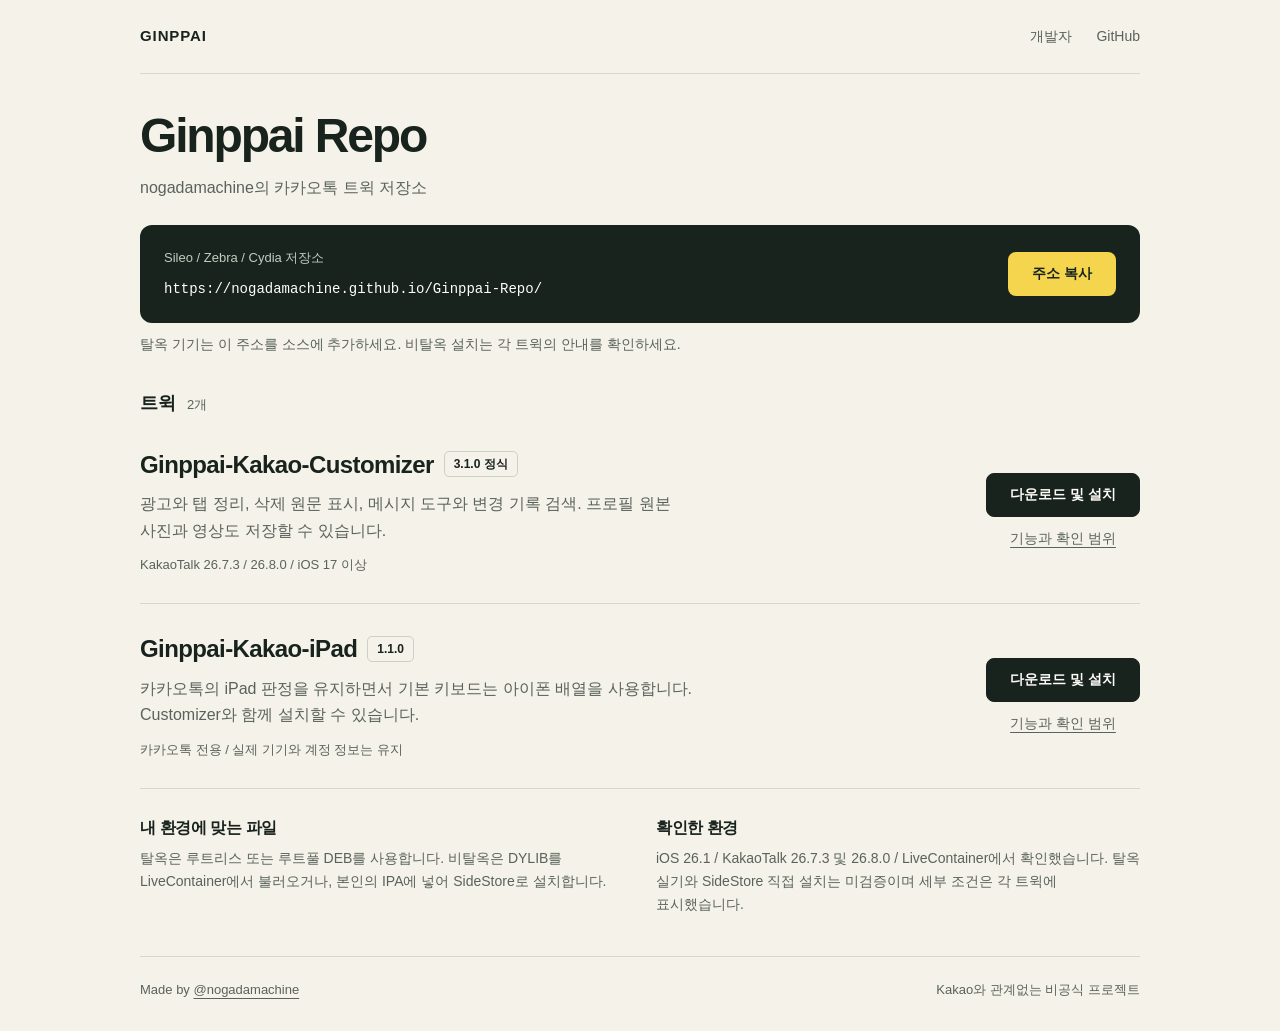
==== commit 1e518250: "Publish Customizer 3.1.0 and KakaoTalk 26.8 compatibility" ====
--- a/index.html
+++ b/index.html
@@ -31,9 +31,9 @@
         <div class="section-heading"><h2 id="packages-heading">트윅</h2><span class="count">2개</span></div>
         <article class="package">
           <div>
-            <div class="package-heading"><h3><a href="depictions/customizer.html">Ginppai-Kakao-Customizer</a></h3><span class="version">3.0.2 정식</span></div>
+            <div class="package-heading"><h3><a href="depictions/customizer.html">Ginppai-Kakao-Customizer</a></h3><span class="version">3.1.0 정식</span></div>
             <p class="package-description">광고와 탭 정리, 삭제 원문 표시, 메시지 도구와 변경 기록 검색. 프로필 원본 사진과 영상도 저장할 수 있습니다.</p>
-            <p class="meta">KakaoTalk 26.7.3 전용 / iOS 17 이상</p>
+            <p class="meta">KakaoTalk 26.7.3 / 26.8.0 / iOS 17 이상</p>
           </div>
           <div class="package-actions"><a class="button" href="depictions/customizer.html#download">다운로드 및 설치</a><a class="text-link" href="depictions/customizer.html#features">기능과 확인 범위</a></div>
         </article>
@@ -48,7 +48,7 @@
       </section>
       <section class="installation-note" aria-label="설치 전 확인">
         <div><h2>내 환경에 맞는 파일</h2><p>탈옥은 루트리스 또는 루트풀 DEB를 사용합니다. 비탈옥은 DYLIB를 LiveContainer에서 불러오거나, 본인의 IPA에 넣어 SideStore로 설치합니다.</p></div>
-        <div><h2>확인한 환경</h2><p>iOS 26.1 / KakaoTalk 26.7.3 / LiveContainer에서 확인했습니다. 탈옥 실기와 SideStore 직접 설치는 미검증이며 세부 조건은 각 트윅에 표시했습니다.</p></div>
+        <div><h2>확인한 환경</h2><p>iOS 26.1 / KakaoTalk 26.7.3 및 26.8.0 / LiveContainer에서 확인했습니다. 탈옥 실기와 SideStore 직접 설치는 미검증이며 세부 조건은 각 트윅에 표시했습니다.</p></div>
       </section>
     </main>
     <footer class="site-footer"><p>Made by <a href="https://www.instagram.com/nogadamachine/">@nogadamachine</a></p><p>Kakao와 관계없는 비공식 프로젝트</p></footer>
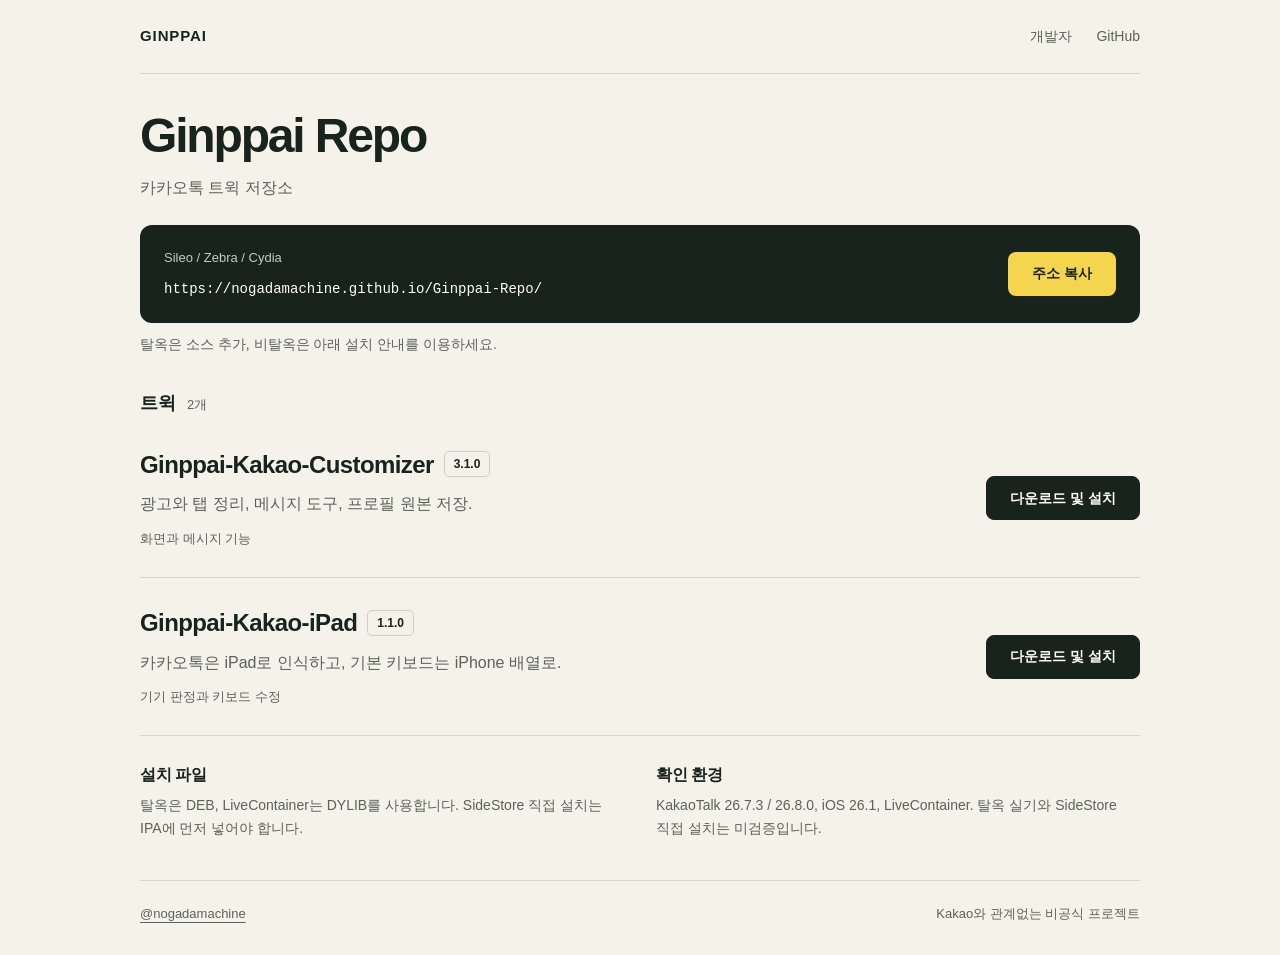
==== commit 863cfb85: "Condense catalog and distinguish each tweak responsibility" ====
--- a/index.html
+++ b/index.html
@@ -3,7 +3,7 @@
 <head>
   <meta charset="utf-8">
   <meta name="viewport" content="width=device-width, initial-scale=1">
-  <meta name="description" content="Ginppai 카카오톡 트윅 저장소. Customizer와 iPad 트윅의 기능, 탈옥용 DEB 및 비탈옥 설치 안내.">
+  <meta name="description" content="카카오톡 트윅 2종. Customizer는 화면과 메시지, iPad는 기기 판정과 키보드 배열을 담당합니다.">
   <title>Ginppai Repo</title>
   <link rel="stylesheet" href="assets/site.css">
   <script src="assets/site.js" defer></script>
@@ -11,47 +11,30 @@
 <body>
   <a class="skip-link" href="#main">본문으로 이동</a>
   <div class="shell">
-    <header class="site-header">
-      <a class="brand" href="./" aria-label="Ginppai Repo 홈">GINPPAI</a>
-      <nav class="site-nav" aria-label="외부 링크"><a href="https://www.instagram.com/nogadamachine/">개발자</a><a href="https://github.com/nogadamachine/Ginppai-Repo">GitHub</a></nav>
-    </header>
+    <header class="site-header"><a class="brand" href="./">GINPPAI</a><nav class="site-nav" aria-label="외부 링크"><a href="https://www.instagram.com/nogadamachine/">개발자</a><a href="https://github.com/nogadamachine/Ginppai-Repo">GitHub</a></nav></header>
     <main id="main">
-      <div class="page-intro">
-        <h1>Ginppai Repo</h1>
-        <p class="lead">nogadamachine의 카카오톡 트윅 저장소</p>
-      </div>
+      <div class="page-intro"><h1>Ginppai Repo</h1><p class="lead">카카오톡 트윅 저장소</p></div>
       <section aria-label="탈옥용 저장소 주소">
-        <div class="source-panel">
-          <div><span class="source-label">Sileo / Zebra / Cydia 저장소</span><code class="source-url" id="source-url">https://nogadamachine.github.io/<wbr>Ginppai-Repo/</code></div>
-          <button class="button copy" id="copy-source" type="button">주소 복사</button>
-        </div>
-        <p class="copy-status" id="copy-status" role="status">탈옥 기기는 이 주소를 소스에 추가하세요. 비탈옥 설치는 각 트윅의 안내를 확인하세요.</p>
+        <div class="source-panel"><div><span class="source-label">Sileo / Zebra / Cydia</span><code class="source-url" id="source-url">https://nogadamachine.github.io/<wbr>Ginppai-Repo/</code></div><button class="button copy" id="copy-source" type="button">주소 복사</button></div>
+        <p class="copy-status" id="copy-status" role="status">탈옥은 소스 추가, 비탈옥은 아래 설치 안내를 이용하세요.</p>
       </section>
       <section class="catalog" aria-labelledby="packages-heading">
         <div class="section-heading"><h2 id="packages-heading">트윅</h2><span class="count">2개</span></div>
         <article class="package">
-          <div>
-            <div class="package-heading"><h3><a href="depictions/customizer.html">Ginppai-Kakao-Customizer</a></h3><span class="version">3.1.0 정식</span></div>
-            <p class="package-description">광고와 탭 정리, 삭제 원문 표시, 메시지 도구와 변경 기록 검색. 프로필 원본 사진과 영상도 저장할 수 있습니다.</p>
-            <p class="meta">KakaoTalk 26.7.3 / 26.8.0 / iOS 17 이상</p>
-          </div>
-          <div class="package-actions"><a class="button" href="depictions/customizer.html#download">다운로드 및 설치</a><a class="text-link" href="depictions/customizer.html#features">기능과 확인 범위</a></div>
+          <div><div class="package-heading"><h3><a href="depictions/customizer.html">Ginppai-Kakao-Customizer</a></h3><span class="version">3.1.0</span></div><p class="package-description">광고와 탭 정리, 메시지 도구, 프로필 원본 저장.</p><p class="meta">화면과 메시지 기능</p></div>
+          <div class="package-actions"><a class="button" href="depictions/customizer.html">다운로드 및 설치</a></div>
         </article>
         <article class="package">
-          <div>
-            <div class="package-heading"><h3><a href="depictions/ipad.html">Ginppai-Kakao-iPad</a></h3><span class="version">1.1.0</span></div>
-            <p class="package-description">카카오톡의 iPad 판정을 유지하면서 기본 키보드는 아이폰 배열을 사용합니다. Customizer와 함께 설치할 수 있습니다.</p>
-            <p class="meta">카카오톡 전용 / 실제 기기와 계정 정보는 유지</p>
-          </div>
-          <div class="package-actions"><a class="button" href="depictions/ipad.html#download">다운로드 및 설치</a><a class="text-link" href="depictions/ipad.html#features">기능과 확인 범위</a></div>
+          <div><div class="package-heading"><h3><a href="depictions/ipad.html">Ginppai-Kakao-iPad</a></h3><span class="version">1.1.0</span></div><p class="package-description">카카오톡은 iPad로 인식하고, 기본 키보드는 iPhone 배열로.</p><p class="meta">기기 판정과 키보드 수정</p></div>
+          <div class="package-actions"><a class="button" href="depictions/ipad.html">다운로드 및 설치</a></div>
         </article>
       </section>
-      <section class="installation-note" aria-label="설치 전 확인">
-        <div><h2>내 환경에 맞는 파일</h2><p>탈옥은 루트리스 또는 루트풀 DEB를 사용합니다. 비탈옥은 DYLIB를 LiveContainer에서 불러오거나, 본인의 IPA에 넣어 SideStore로 설치합니다.</p></div>
-        <div><h2>확인한 환경</h2><p>iOS 26.1 / KakaoTalk 26.7.3 및 26.8.0 / LiveContainer에서 확인했습니다. 탈옥 실기와 SideStore 직접 설치는 미검증이며 세부 조건은 각 트윅에 표시했습니다.</p></div>
+      <section class="installation-note" aria-label="설치 정보">
+        <div><h2>설치 파일</h2><p>탈옥은 DEB, LiveContainer는 DYLIB를 사용합니다. SideStore 직접 설치는 IPA에 먼저 넣어야 합니다.</p></div>
+        <div><h2>확인 환경</h2><p>KakaoTalk 26.7.3 / 26.8.0, iOS 26.1, LiveContainer. 탈옥 실기와 SideStore 직접 설치는 미검증입니다.</p></div>
       </section>
     </main>
-    <footer class="site-footer"><p>Made by <a href="https://www.instagram.com/nogadamachine/">@nogadamachine</a></p><p>Kakao와 관계없는 비공식 프로젝트</p></footer>
+    <footer class="site-footer"><p><a href="https://www.instagram.com/nogadamachine/">@nogadamachine</a></p><p>Kakao와 관계없는 비공식 프로젝트</p></footer>
   </div>
 </body>
 </html>
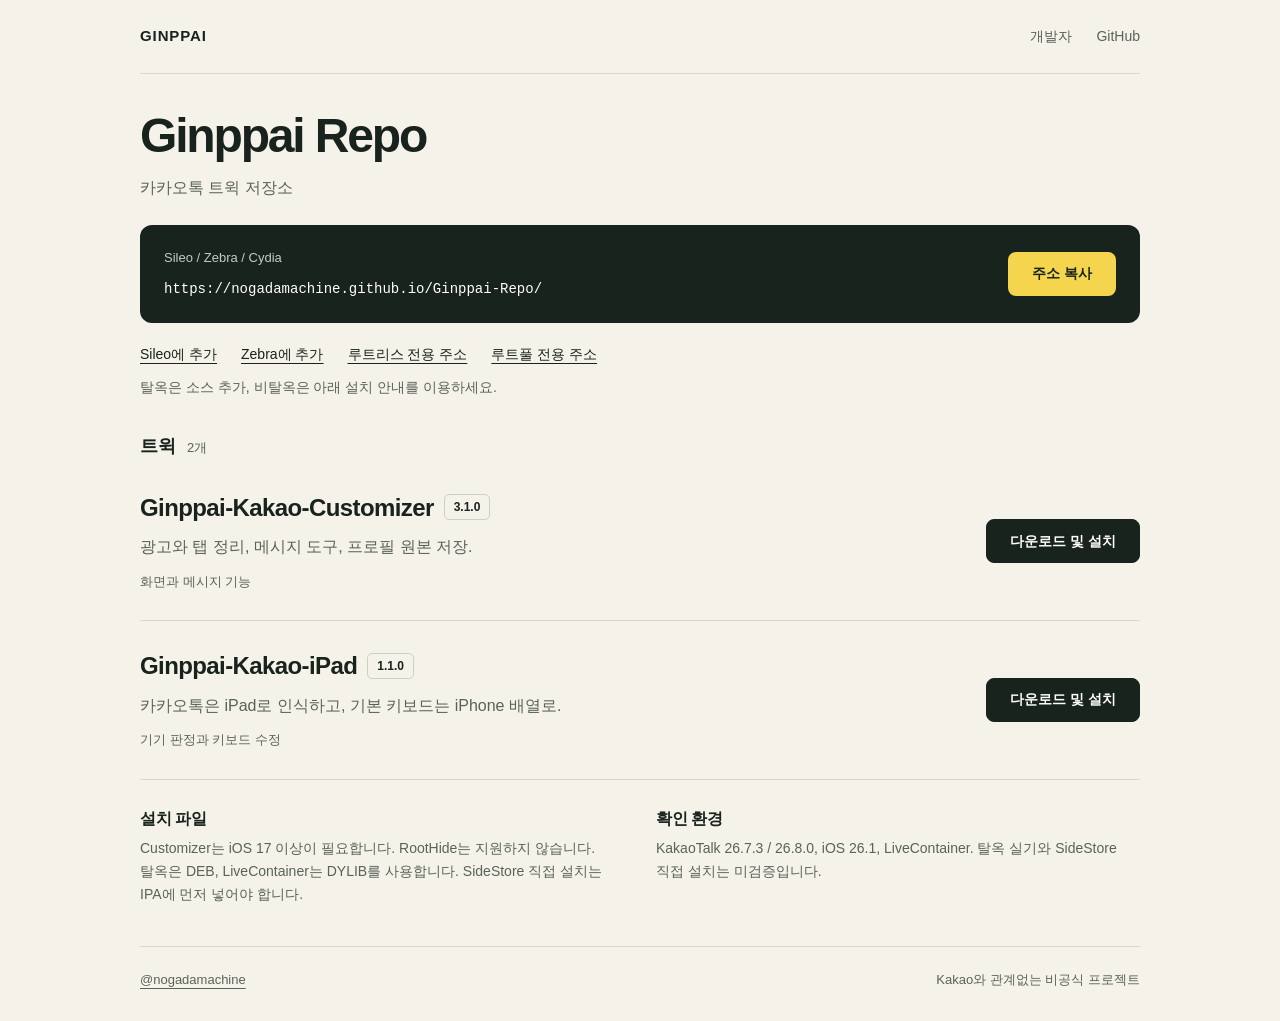
==== commit f0eefb1a: "Publish jailbreak fix and architecture-specific APT sources" ====
--- a/index.html
+++ b/index.html
@@ -16,6 +16,7 @@
       <div class="page-intro"><h1>Ginppai Repo</h1><p class="lead">카카오톡 트윅 저장소</p></div>
       <section aria-label="탈옥용 저장소 주소">
         <div class="source-panel"><div><span class="source-label">Sileo / Zebra / Cydia</span><code class="source-url" id="source-url">https://nogadamachine.github.io/<wbr>Ginppai-Repo/</code></div><button class="button copy" id="copy-source" type="button">주소 복사</button></div>
+        <div class="detail-links"><a href="sileo://source/https://nogadamachine.github.io/Ginppai-Repo/">Sileo에 추가</a><a href="zbra://sources/add/https://nogadamachine.github.io/Ginppai-Repo/">Zebra에 추가</a><a href="rootless/">루트리스 전용 주소</a><a href="rootful/">루트풀 전용 주소</a></div>
         <p class="copy-status" id="copy-status" role="status">탈옥은 소스 추가, 비탈옥은 아래 설치 안내를 이용하세요.</p>
       </section>
       <section class="catalog" aria-labelledby="packages-heading">
@@ -30,7 +31,7 @@
         </article>
       </section>
       <section class="installation-note" aria-label="설치 정보">
-        <div><h2>설치 파일</h2><p>탈옥은 DEB, LiveContainer는 DYLIB를 사용합니다. SideStore 직접 설치는 IPA에 먼저 넣어야 합니다.</p></div>
+        <div><h2>설치 파일</h2><p>Customizer는 iOS 17 이상이 필요합니다. RootHide는 지원하지 않습니다. 탈옥은 DEB, LiveContainer는 DYLIB를 사용합니다. SideStore 직접 설치는 IPA에 먼저 넣어야 합니다.</p></div>
         <div><h2>확인 환경</h2><p>KakaoTalk 26.7.3 / 26.8.0, iOS 26.1, LiveContainer. 탈옥 실기와 SideStore 직접 설치는 미검증입니다.</p></div>
       </section>
     </main>
